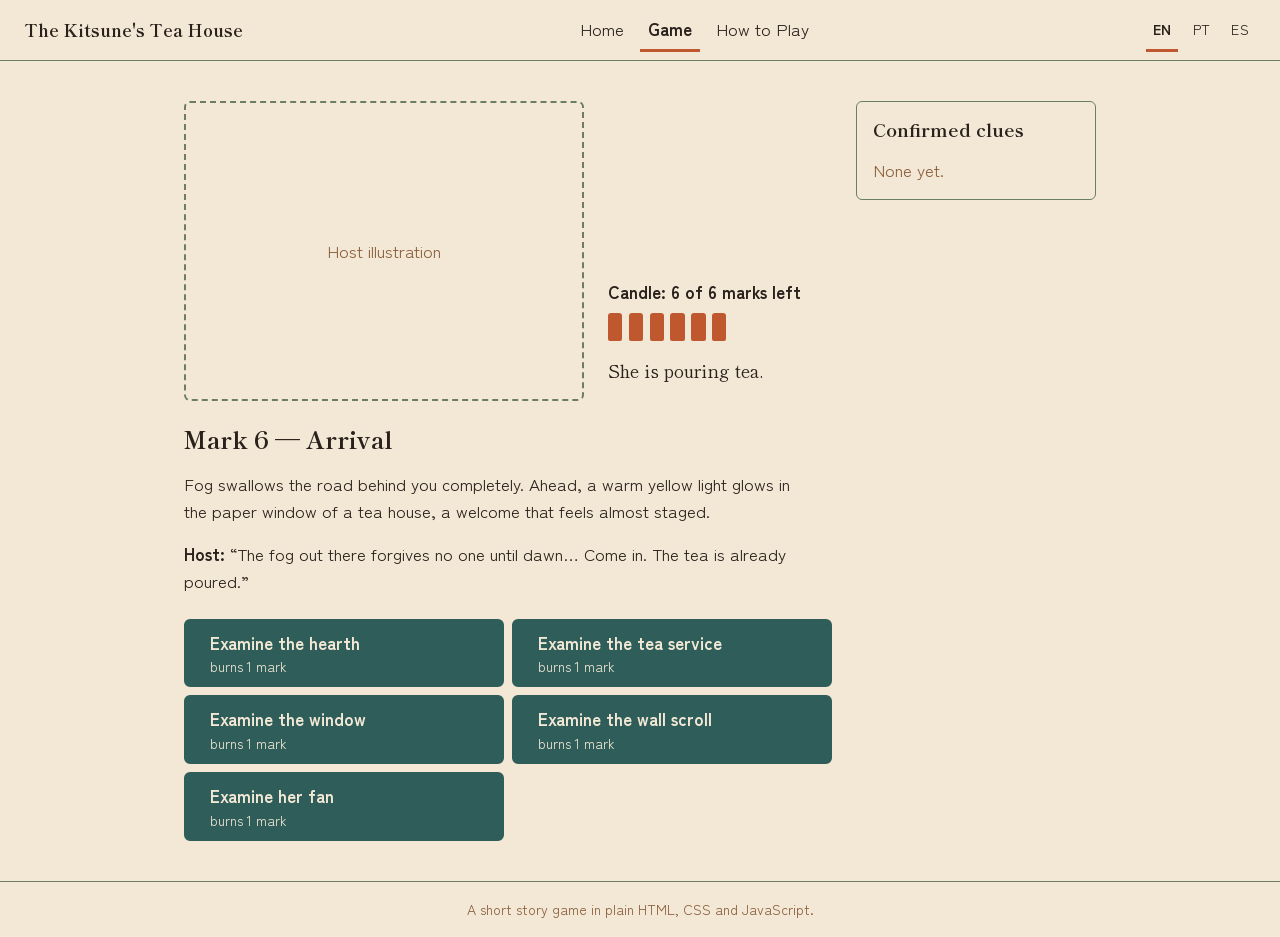
==== game.html @ 89b3813b "Add Portuguese and Spanish, with English as the standard version The text moves out of game.js into " ====
<!DOCTYPE html>
<html lang="en">
<head>
  <meta charset="UTF-8">
  <meta name="viewport" content="width=device-width, initial-scale=1">
  <title>Game — The Kitsune's Tea House</title>
  <link rel="icon" href="img/favicon.svg" type="image/svg+xml">
  <link rel="preconnect" href="https://fonts.googleapis.com">
  <link rel="preconnect" href="https://fonts.gstatic.com" crossorigin>
  <link rel="stylesheet" href="https://fonts.googleapis.com/css2?family=Shippori+Mincho:wght@500;700&family=Zen+Kaku+Gothic+New:wght@400;700&display=swap">
  <link rel="stylesheet" href="css/style.css">
  <!-- The words, then the language picker, then the game. defer keeps this order. -->
  <script src="js/text.js" defer></script>
  <script src="js/i18n.js" defer></script>
  <script src="js/game.js" defer></script>
</head>
<body data-page="game">
  <a class="skip-link" href="#main" data-t="pages.skip">Skip to content</a>

  <header class="site-header">
    <p class="site-title" data-t="pages.siteTitle">The Kitsune's Tea House</p>

    <nav data-t-label="pages.navMain" aria-label="Main">
      <ul class="nav">
        <li><a href="index.html" data-t="pages.navHome">Home</a></li>
        <li><a href="game.html" aria-current="page" data-t="pages.navGame">Game</a></li>
        <li><a href="how-to.html" data-t="pages.navHowTo">How to Play</a></li>
      </ul>
    </nav>

    <nav data-t-label="pages.navLanguage" aria-label="Language">
      <ul class="nav nav--lang">
        <li><a href="?lang=en" data-lang="en" lang="en" hreflang="en" aria-label="English">EN</a></li>
        <li><a href="?lang=pt" data-lang="pt" lang="pt" hreflang="pt" aria-label="Português">PT</a></li>
        <li><a href="?lang=es" data-lang="es" lang="es" hreflang="es" aria-label="Español">ES</a></li>
      </ul>
    </nav>
  </header>

  <main id="main" class="game">
    <section class="stage" aria-labelledby="scene-title">
      <div class="stage__top">
        <figure class="host">
          <!-- Host illustration goes here (img/host.png) -->
          <figcaption data-t="pages.gameHostImage">Host illustration</figcaption>
        </figure>

        <!-- Filled in by game.js; aria-live reads changes aloud -->
        <div class="status" aria-live="polite">
          <p class="status__label" id="candle-label">Candle: 6 of 6 marks left</p>
          <div class="candle" id="candle" aria-hidden="true"></div>
          <p class="suspicion" id="suspicion">She is pouring tea.</p>
        </div>
      </div>

      <!-- tabindex="-1" lets game.js move focus here after each choice -->
      <h1 class="scene-title" id="scene-title" tabindex="-1">Mark 6 — Arrival</h1>
      <div class="scene-text" id="scene-text">
        <noscript><p>This game needs JavaScript to play.</p></noscript>
      </div>

      <!-- Built by game.js from the current mark -->
      <div class="choices" id="choices" role="group" data-t-label="pages.gameChoices" aria-label="Choices"></div>
    </section>

    <aside class="clues" aria-labelledby="clues-title">
      <h2 id="clues-title" data-t="pages.gameClues">Confirmed clues</h2>
      <ul id="clues"></ul>
    </aside>
  </main>

  <footer class="site-footer">
    <p data-t="pages.footer">A short story game in plain HTML, CSS and JavaScript.</p>
  </footer>
</body>
</html>
---- css/style.css ----
/* ==========================================================
   The Kitsune's Tea House — styles shared by all three pages
   ========================================================== */

/* ---------- 1. Design tokens ---------- */
/* Draft palette pulled from the reference sheets — see DESIGN.md */
:root {
  --washi: #f2e8d5;     /* paper wall: page background */
  --sumi: #2a211c;      /* ink: body text */
  --tea: #8b5e3c;       /* wood and tea: muted text */
  --sage: #6b7f5e;      /* leaves: borders, quiet UI (never text) */
  --lacquer: #2f5d5a;   /* lacquer tray: buttons, links */
  --persimmon: #c0582f; /* lamplight: focus ring, candle (never text) */

  --font-display: "Shippori Mincho", "Yu Mincho", Georgia, serif;
  --font-body: "Zen Kaku Gothic New", "Segoe UI", system-ui, sans-serif;

  --space-1: 0.5rem;
  --space-2: 1rem;
  --space-3: 1.5rem;
  --space-4: 2.5rem;

  --radius: 6px;
  --tap: 44px;          /* smallest comfortable touch target */
  --measure: 38rem;     /* longest comfortable line of text */
}

/* ---------- 2. Base ---------- */
*,
*::before,
*::after {
  box-sizing: border-box;
}

body {
  margin: 0;
  min-height: 100vh;
  display: flex;
  flex-direction: column;
  background: var(--washi);
  color: var(--sumi);
  font-family: var(--font-body);
  font-size: 1.0625rem;
  line-height: 1.6;
}

h1,
h2,
h3 {
  margin: 0 0 var(--space-2);
  font-family: var(--font-display);
  font-weight: 700;
  line-height: 1.2;
}

p {
  margin: 0 0 var(--space-2);
}

a {
  color: var(--lacquer);
}

img {
  display: block;
  max-width: 100%;
}

/* Visible focus for keyboard players — never remove this */
:focus-visible {
  outline: 3px solid var(--persimmon);
  outline-offset: 3px;
}

.skip-link {
  position: absolute;
  top: -3rem;
  left: var(--space-2);
  z-index: 10;
  padding: var(--space-1) var(--space-2);
  background: var(--sumi);
  color: var(--washi);
}

.skip-link:focus {
  top: var(--space-1);
}

/* ---------- 3. Header and nav (same on every page) ---------- */
.site-header {
  display: flex;
  flex-wrap: wrap;
  align-items: center;
  justify-content: space-between;
  gap: var(--space-1) var(--space-3);
  padding: var(--space-1) var(--space-3);
  border-bottom: 1px solid var(--sage);
}

.site-title {
  margin: 0;
  font-family: var(--font-display);
  font-weight: 700;
}

.nav {
  display: flex;
  flex-wrap: wrap;
  gap: var(--space-1);
  margin: 0;
  padding: 0;
  list-style: none;
}

.nav a {
  display: inline-flex;
  align-items: center;
  min-height: var(--tap);
  padding: 0 var(--space-1);
  border-bottom: 3px solid transparent;
  color: var(--sumi);
  text-decoration: none;
}

.nav a:hover {
  border-bottom-color: var(--sage);
}

/* Current page: bold + underline, not colour alone */
.nav a[aria-current="page"] {
  font-weight: 700;
  border-bottom-color: var(--persimmon);
}

/* Language switcher: the same nav, in short codes */
.nav--lang a {
  padding: 0 0.4rem;
  font-size: 0.9rem;
  letter-spacing: 0.04em;
}

/* Current language: bold + underline, like the current page */
.nav--lang a[aria-current="true"] {
  font-weight: 700;
  border-bottom-color: var(--persimmon);
}

/* ---------- 4. Page layout ---------- */
main {
  flex: 1;
  width: 100%;
  max-width: 60rem;
  margin: 0 auto;
  padding: var(--space-4) var(--space-3);
}

.site-footer {
  padding: var(--space-2) var(--space-3);
  border-top: 1px solid var(--sage);
  color: var(--tea);
  font-size: 0.875rem;
  text-align: center;
}

.site-footer p {
  margin: 0;
}

.actions {
  display: flex;
  flex-wrap: wrap;
  gap: var(--space-2);
  margin-top: var(--space-3);
}

/* ---------- 5. Buttons ---------- */
.btn {
  display: inline-flex;
  align-items: center;
  justify-content: center;
  min-height: var(--tap);
  padding: var(--space-1) var(--space-3);
  border: 2px solid var(--lacquer);
  border-radius: var(--radius);
  background: var(--lacquer);
  color: var(--washi);
  font: inherit;
  font-weight: 700;
  text-decoration: none;
  cursor: pointer;
}

.btn:hover {
  border-color: var(--sumi);
  background: var(--sumi);
}

.btn--quiet {
  background: transparent;
  color: var(--lacquer);
}

.btn--quiet:hover {
  border-color: var(--lacquer);
  background: var(--lacquer);
  color: var(--washi);
}

/* ---------- 6. Home ---------- */
.page--home {
  text-align: center;
}

.title {
  font-size: clamp(2.25rem, 7vw, 4rem);
}

.pitch {
  max-width: var(--measure);
  margin-inline: auto;
  font-size: 1.2rem;
}

.page--home .actions {
  justify-content: center;
}

/* ---------- 7. How to Play ---------- */
.page--prose {
  max-width: calc(var(--measure) + 2 * var(--space-3));
}

.page--prose h2 {
  margin-top: var(--space-4);
  font-size: 1.35rem;
}

kbd {
  padding: 0 0.3em;
  border: 1px solid var(--tea);
  border-radius: 4px;
  font-family: inherit;
  font-size: 0.9em;
}

/* ---------- 8. Game screen ---------- */
/* Phone: one column. Wider screens: clues move to a side column. */
.game {
  display: grid;
  gap: var(--space-3);
}

@media (min-width: 48rem) {
  .game {
    grid-template-columns: 1fr 15rem;
    align-items: start;
  }
}

/* Host illustration on the left, candle + suspicion beside it */
.stage__top {
  display: flex;
  flex-wrap: wrap;
  align-items: flex-end;
  gap: var(--space-3);
  margin-bottom: var(--space-3);
}

.host {
  flex: 1 1 16rem;
  display: grid;
  place-items: center;
  aspect-ratio: 4 / 3;
  margin: 0;
  border: 2px dashed var(--sage);
  border-radius: var(--radius);
  color: var(--tea);
}

.status {
  flex: 0 1 14rem;
}

.status__label {
  margin-bottom: var(--space-1);
  font-weight: 700;
}

.candle {
  display: flex;
  align-items: flex-end;
  gap: 0.4rem;
  height: 1.75rem;
  margin-bottom: var(--space-2);
}

.mark {
  width: 0.9rem;
  height: 1.75rem;
  border: 2px solid var(--tea);
  border-radius: 3px 3px 2px 2px;
}

/* Lit marks are full and filled; burnt ones are hollow stubs.
   The shape changes, so it reads without colour. */
.mark--lit {
  border-color: var(--persimmon);
  background: var(--persimmon);
}

.mark--burnt {
  height: 0.75rem;
}

.suspicion {
  font-family: var(--font-display);
  font-size: 1.1rem;
}

.scene-title {
  font-size: 1.5rem;
}

.scene-text {
  max-width: var(--measure);
}

.choices {
  display: grid;
  gap: var(--space-1);
  margin-top: var(--space-3);
}

@media (min-width: 36rem) {
  .choices {
    grid-template-columns: repeat(2, 1fr);
  }
}

/* Choice buttons stack their label and, below it, what the choice costs */
.choices .btn {
  flex-direction: column;
  align-items: flex-start;
  text-align: left;
}

.choice__note {
  font-size: 0.85rem;
  font-weight: 400;
}

.clues {
  padding: var(--space-2);
  border: 1px solid var(--sage);
  border-radius: var(--radius);
}

.clues h2 {
  font-size: 1.15rem;
}

.clues ul {
  margin: 0;
  padding: 0;
  list-style: none;
}

.clues li + li {
  margin-top: var(--space-1);
}

.clues__empty {
  color: var(--tea);
}
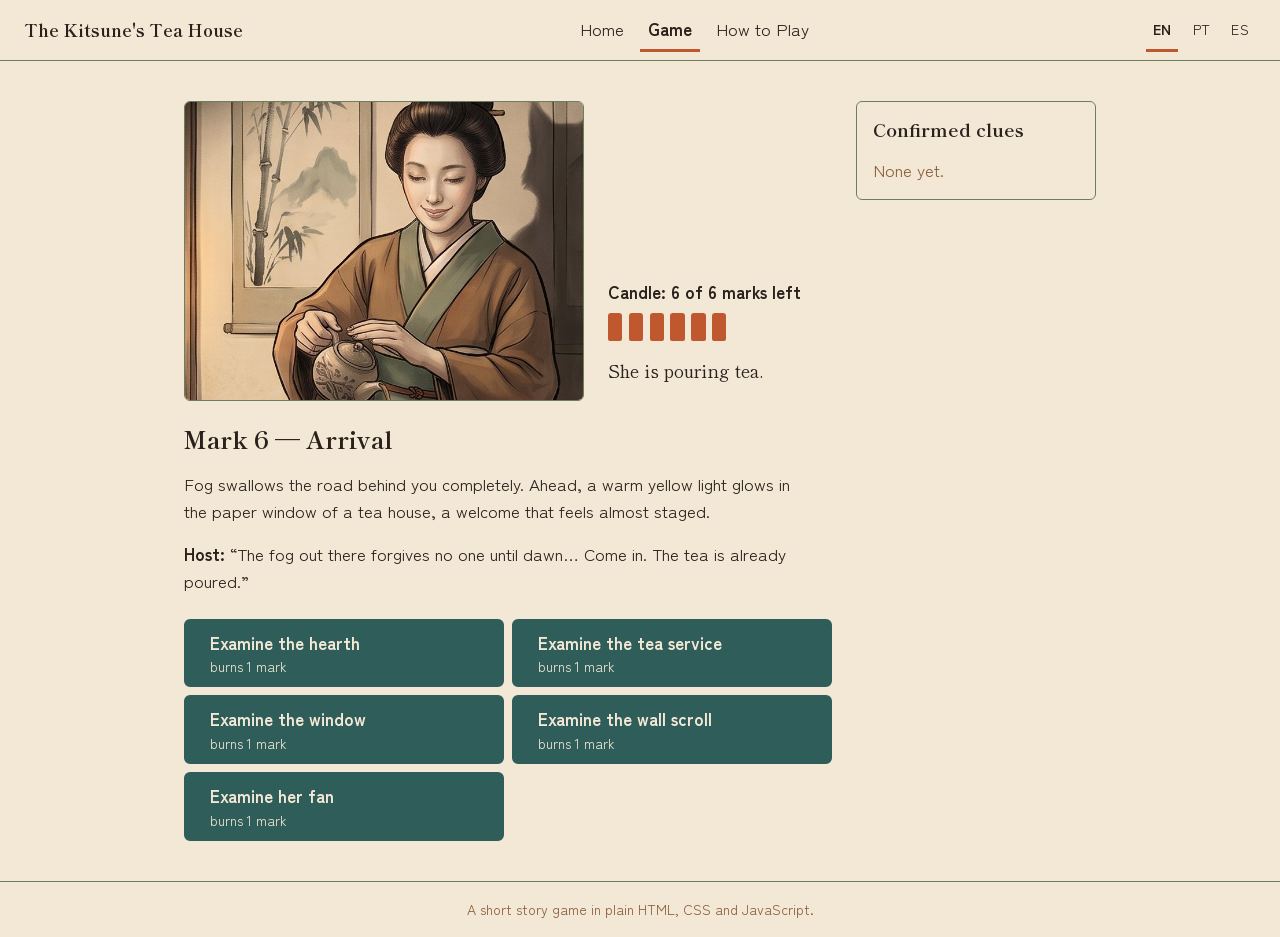
==== commit ecbbd92e: "Show the host, and change her portrait as the night turns The picture slot was a dashed placeholder " ====
--- a/game.html
+++ b/game.html
@@ -40,9 +40,11 @@
   <main id="main" class="game">
     <section class="stage" aria-labelledby="scene-title">
       <div class="stage__top">
-        <figure class="host">
-          <!-- Host illustration goes here (img/host.png) -->
-          <figcaption data-t="pages.gameHostImage">Host illustration</figcaption>
+        <!-- game.js swaps the portrait and its alt text; until the art exists
+             it keeps the placeholder caption instead -->
+        <figure class="host" id="host">
+          <img id="host-image" alt="" hidden>
+          <figcaption id="host-caption" data-t="pages.gameHostImage">Host illustration</figcaption>
         </figure>
 
         <!-- Filled in by game.js; aria-live reads changes aloud -->
--- a/css/style.css
+++ b/css/style.css
@@ -266,6 +266,7 @@
   margin-bottom: var(--space-3);
 }
 
+/* Empty: a dashed box holding the caption. Filled: the portrait itself. */
 .host {
   flex: 1 1 16rem;
   display: grid;
@@ -275,6 +276,17 @@
   border: 2px dashed var(--sage);
   border-radius: var(--radius);
   color: var(--tea);
+  overflow: hidden;
+}
+
+.host--filled {
+  border: 1px solid var(--sage);
+}
+
+.host img {
+  width: 100%;
+  height: 100%;
+  object-fit: cover;
 }
 
 .status {
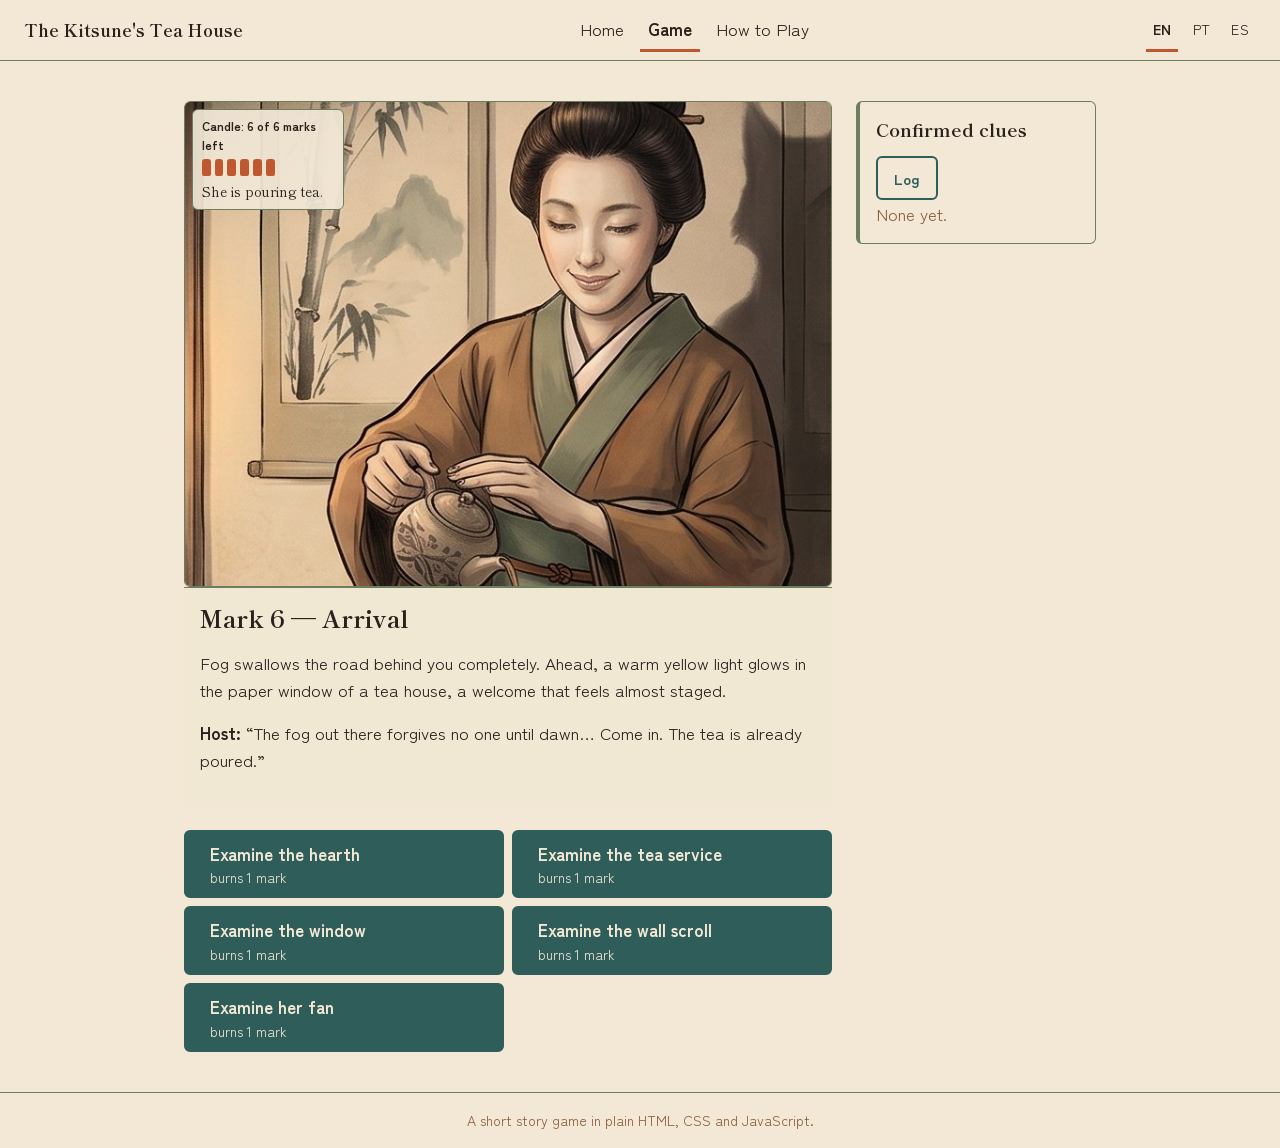
==== commit 368b5812: "Rebuild the game screen as a visual novel stage The game screen now follows the genre it belongs to:" ====
--- a/game.html
+++ b/game.html
@@ -39,7 +39,8 @@
 
   <main id="main" class="game">
     <section class="stage" aria-labelledby="scene-title">
-      <div class="stage__top">
+      <!-- The scene: the portrait, with the candle and the dialogue over it -->
+      <div class="stage__scene">
         <!-- game.js swaps the portrait and its alt text; until the art exists
              it keeps the placeholder caption instead -->
         <figure class="host" id="host">
@@ -48,17 +49,19 @@
         </figure>
 
         <!-- Filled in by game.js; aria-live reads changes aloud -->
-        <div class="status" aria-live="polite">
+        <div class="hud" aria-live="polite">
           <p class="status__label" id="candle-label">Candle: 6 of 6 marks left</p>
           <div class="candle" id="candle" aria-hidden="true"></div>
           <p class="suspicion" id="suspicion">She is pouring tea.</p>
         </div>
-      </div>
 
-      <!-- tabindex="-1" lets game.js move focus here after each choice -->
-      <h1 class="scene-title" id="scene-title" tabindex="-1">Mark 6 — Arrival</h1>
-      <div class="scene-text" id="scene-text">
-        <noscript><p>This game needs JavaScript to play.</p></noscript>
+        <div class="dialogue">
+          <!-- tabindex="-1" lets game.js move focus here after each choice -->
+          <h1 class="scene-title" id="scene-title" tabindex="-1">Mark 6 — Arrival</h1>
+          <div class="scene-text" id="scene-text">
+            <noscript><p>This game needs JavaScript to play.</p></noscript>
+          </div>
+        </div>
       </div>
 
       <!-- Built by game.js from the current mark -->
@@ -66,9 +69,19 @@
     </section>
 
     <aside class="clues" aria-labelledby="clues-title">
-      <h2 id="clues-title" data-t="pages.gameClues">Confirmed clues</h2>
+      <div class="clues__head">
+        <h2 id="clues-title" data-t="pages.gameClues">Confirmed clues</h2>
+        <button class="btn btn--quiet btn--small" type="button" id="log-button" data-t="pages.gameLog">Log</button>
+      </div>
       <ul id="clues"></ul>
     </aside>
+
+    <!-- <dialog> gives Esc to close and keeps focus inside, with no library -->
+    <dialog class="log" id="log-dialog" aria-labelledby="log-title">
+      <h2 id="log-title" data-t="pages.gameLogTitle">What has happened</h2>
+      <div class="log__entries" id="log-entries"></div>
+      <button class="btn" type="button" id="log-close" data-t="pages.gameLogClose">Close</button>
+    </dialog>
   </main>
 
   <footer class="site-footer">
--- a/css/style.css
+++ b/css/style.css
@@ -257,18 +257,16 @@
   }
 }
 
-/* Host illustration on the left, candle + suspicion beside it */
-.stage__top {
-  display: flex;
-  flex-wrap: wrap;
-  align-items: flex-end;
-  gap: var(--space-3);
+/* The scene box holds the portrait, with the candle and the dialogue over it */
+.stage__scene {
+  position: relative;
   margin-bottom: var(--space-3);
+  border-radius: var(--radius);
+  overflow: hidden;
 }
 
 /* Empty: a dashed box holding the caption. Filled: the portrait itself. */
 .host {
-  flex: 1 1 16rem;
   display: grid;
   place-items: center;
   aspect-ratio: 4 / 3;
@@ -289,13 +287,71 @@
   object-fit: cover;
 }
 
-.status {
-  flex: 0 1 14rem;
+/* The candle and her suspicion sit over the art, on their own paper patch so
+   the text keeps its contrast whatever the picture is doing underneath.
+   It stays on the art at every size, corner-pinned and narrow: there it costs
+   no vertical space, and vertical space is the thing a phone has least of. */
+/* Pinned to the left: the host sits on the right of all three portraits, and on
+   a real phone a right-hand box lands on her face. The bamboo can take it. */
+.hud {
+  position: absolute;
+  top: var(--space-1);
+  left: var(--space-1);
+  max-width: 9.5rem;
+  padding: 0.35rem 0.55rem;
+  border: 1px solid var(--sage);
+  border-radius: var(--radius);
+  background: rgba(242, 232, 213, 0.93);
 }
 
 .status__label {
   margin-bottom: var(--space-1);
   font-weight: 700;
+}
+
+/* Small enough to sit over the art without covering her */
+.hud .status__label {
+  margin: 0;
+  font-size: 0.75rem;
+}
+
+.hud .candle {
+  height: 1.1rem;
+  gap: 0.25rem;
+  margin: 0.3rem 0;
+}
+
+.hud .mark {
+  width: 0.55rem;
+  height: 1.1rem;
+}
+
+.hud .mark--burnt {
+  height: 0.5rem;
+}
+
+.hud .suspicion {
+  margin: 0;
+  font-size: 0.85rem;
+}
+
+/* The dialogue always sits under the picture and never over it, at every size.
+   The illustration is the reason the scene exists; covering it to save the
+   reader a scroll was the wrong trade. One rule, no media query needed. */
+.dialogue {
+  padding: var(--space-2);
+  border-top: 1px solid var(--sage);
+  background: rgba(242, 232, 213, 0.94);
+}
+
+@media (min-width: 36rem) {
+  /* The portraits' own 4:3, so `cover` has nothing to crop and the whole
+     illustration shows. This was 3:2 while the dialogue floated on top — a crop
+     paid to keep the box clear of her face. With the text below the art that
+     crop buys nothing, so it goes back. */
+  .host {
+    aspect-ratio: 4 / 3;
+  }
 }
 
 .candle {
@@ -361,14 +417,93 @@
   font-weight: 400;
 }
 
+/* ---------- 8b. Phones and short screens ----------
+   The picture stays big, the whole scene is readable without scrolling inside
+   a box, and the page scrolls to reach the choices. */
+
+@media (max-width: 35.999rem) {
+  /* Here the height is what has to be defended, not the ratio: a fixed slice of
+     the screen keeps the host visible above the words on any phone. */
+  .host {
+    aspect-ratio: auto;
+    height: 45vh;
+    height: 45dvh;
+  }
+}
+
+/* Landscape phones: almost no height, so the picture gives way and the
+   notebook stops stealing width from the stage. The art keeps under half the
+   screen, or the text starts below the fold and the page runs to three screens. */
+@media (max-height: 30rem) {
+  .game {
+    grid-template-columns: 1fr;
+  }
+
+  .host {
+    aspect-ratio: auto;
+    height: 45vh;
+    height: 45dvh;
+  }
+}
+
+/* The clue panel reads as the detective's notebook */
 .clues {
   padding: var(--space-2);
   border: 1px solid var(--sage);
+  border-left: 4px solid var(--sage);
   border-radius: var(--radius);
 }
 
+.clues__head {
+  display: flex;
+  flex-wrap: wrap;
+  align-items: center;
+  justify-content: space-between;
+  gap: var(--space-1);
+}
+
 .clues h2 {
+  margin-bottom: var(--space-1);
   font-size: 1.15rem;
+}
+
+.btn--small {
+  min-height: var(--tap);
+  padding: 0 var(--space-2);
+  font-size: 0.9rem;
+}
+
+/* The history panel: everything that has been shown, in order */
+.log {
+  width: min(42rem, calc(100% - 2rem));
+  max-height: 80vh;
+  padding: var(--space-3);
+  border: 1px solid var(--sage);
+  border-radius: var(--radius);
+  background: var(--washi);
+  color: var(--sumi);
+}
+
+.log::backdrop {
+  background: rgba(42, 33, 28, 0.55);
+}
+
+.log__entries {
+  max-height: 60vh;
+  margin-bottom: var(--space-2);
+  overflow-y: auto;
+}
+
+.log__entry + .log__entry {
+  margin-top: var(--space-2);
+  padding-top: var(--space-2);
+  border-top: 1px solid var(--sage);
+}
+
+.log__entry h3 {
+  margin-bottom: var(--space-1);
+  font-size: 1rem;
+  color: var(--tea);
 }
 
 .clues ul {
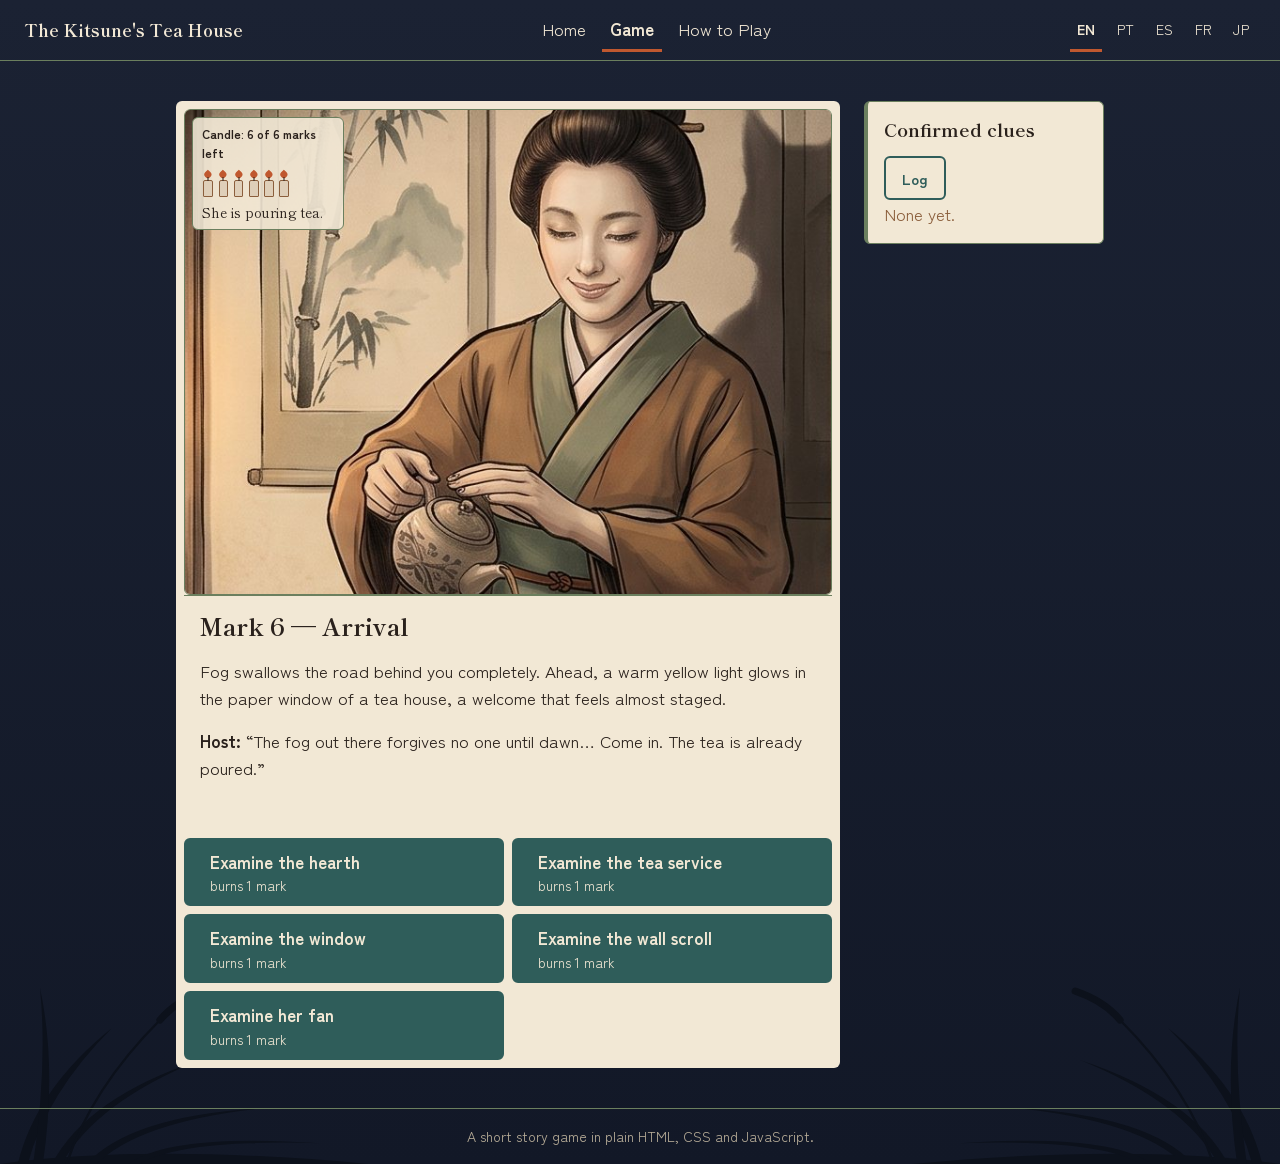
==== commit 434c36cc: "Add French and Japanese The game now runs in five languages. French and Japanese are full translatio" ====
--- a/game.html
+++ b/game.html
@@ -33,6 +33,8 @@
         <li><a href="?lang=en" data-lang="en" lang="en" hreflang="en" aria-label="English">EN</a></li>
         <li><a href="?lang=pt" data-lang="pt" lang="pt" hreflang="pt" aria-label="Português">PT</a></li>
         <li><a href="?lang=es" data-lang="es" lang="es" hreflang="es" aria-label="Español">ES</a></li>
+        <li><a href="?lang=fr" data-lang="fr" lang="fr" hreflang="fr" aria-label="Français">FR</a></li>
+        <li><a href="?lang=ja" data-lang="ja" lang="ja" hreflang="ja" aria-label="日本語">JP</a></li>
       </ul>
     </nav>
   </header>
--- a/css/style.css
+++ b/css/style.css
@@ -3,14 +3,24 @@
    ========================================================== */
 
 /* ---------- 1. Design tokens ---------- */
-/* Draft palette pulled from the reference sheets — see DESIGN.md */
+/* The house is paper and the world outside is night — see DESIGN.md */
 :root {
-  --washi: #f2e8d5;     /* paper wall: page background */
-  --sumi: #2a211c;      /* ink: body text */
-  --tea: #8b5e3c;       /* wood and tea: muted text */
-  --sage: #6b7f5e;      /* leaves: borders, quiet UI (never text) */
-  --lacquer: #2f5d5a;   /* lacquer tray: buttons, links */
-  --persimmon: #c0582f; /* lamplight: focus ring, candle (never text) */
+  color-scheme: dark;    /* scrollbars match the night around the page */
+
+  --washi: #f2e8d5;      /* paper: every surface you read on */
+  --sumi: #2a211c;       /* ink: text on paper */
+  --tea: #8b5e3c;        /* wood and tea: muted text on paper */
+  --sage: #6b7f5e;       /* leaves: borders, quiet UI (never text) */
+  --lacquer: #2f5d5a;    /* lacquer tray: buttons, links — on paper only */
+  --persimmon: #c0582f;  /* lamplight: focus ring, candle (never text) */
+
+  --night: #1b2233;      /* the sky over the tea house: page background */
+  --night-deep: #121827; /* where the night meets the ground */
+  --moon: #efe2c2;       /* moonlight: art only (never text) */
+  --mist: #b8ad98;       /* muted text on the night */
+
+  /* Washi, 90% opaque: paper laid over a picture (the HUD, the cover's buttons) */
+  --washi-veil: color-mix(in srgb, var(--washi) 90%, transparent);
 
   --font-display: "Shippori Mincho", "Yu Mincho", Georgia, serif;
   --font-body: "Zen Kaku Gothic New", "Segoe UI", system-ui, sans-serif;
@@ -37,11 +47,27 @@
   min-height: 100vh;
   display: flex;
   flex-direction: column;
-  background: var(--washi);
-  color: var(--sumi);
+  /* Susuki grass along the bottom edge, over a night that darkens toward the
+     ground. The grass is darker than the sky, so text over it gains contrast. */
+  background:
+    url("../img/susuki.svg") center bottom / max(100%, 48rem) auto no-repeat,
+    linear-gradient(var(--night), var(--night-deep)) var(--night);
+  color: var(--washi);
   font-family: var(--font-body);
   font-size: 1.0625rem;
   line-height: 1.6;
+}
+
+/* Wide screens leave empty night either side of the page, and the moon hangs
+   there, where nothing you read or press ever sits on its glow. The home page
+   skips it: its picture has a moon of its own. */
+@media (min-width: 90rem) {
+  body:not([data-page="home"]) {
+    background:
+      url("../img/susuki.svg") center bottom / max(100%, 48rem) auto no-repeat,
+      radial-gradient(circle at 8rem 13rem, var(--moon) 0 2.75rem, color-mix(in srgb, var(--moon) 12%, transparent) 2.9rem, transparent 8rem),
+      linear-gradient(var(--night), var(--night-deep)) var(--night);
+  }
 }
 
 h1,
@@ -66,6 +92,14 @@
   max-width: 100%;
 }
 
+/* Japanese reads with more air between lines, and never starts a line with
+   closing punctuation. Set on body only, so headings keep their own spacing;
+   the fonts above already carry every Japanese glyph. */
+html:lang(ja) body {
+  line-height: 1.85;
+  line-break: strict;
+}
+
 /* Visible focus for keyboard players — never remove this */
 :focus-visible {
   outline: 3px solid var(--persimmon);
@@ -78,6 +112,7 @@
   left: var(--space-2);
   z-index: 10;
   padding: var(--space-1) var(--space-2);
+  border: 2px solid var(--washi);
   background: var(--sumi);
   color: var(--washi);
 }
@@ -118,7 +153,7 @@
   min-height: var(--tap);
   padding: 0 var(--space-1);
   border-bottom: 3px solid transparent;
-  color: var(--sumi);
+  color: var(--washi);
   text-decoration: none;
 }
 
@@ -155,9 +190,10 @@
 }
 
 .site-footer {
+  margin-top: auto;      /* stays at the bottom when the page is short */
   padding: var(--space-2) var(--space-3);
   border-top: 1px solid var(--sage);
-  color: var(--tea);
+  color: var(--mist);
   font-size: 0.875rem;
   text-align: center;
 }
@@ -208,11 +244,52 @@
 
 /* ---------- 6. Home ---------- */
 .page--home {
+  padding-block: var(--space-3);
   text-align: center;
 }
 
-.title {
-  font-size: clamp(2.25rem, 7vw, 4rem);
+/* The cover: the illustration, with the real title set in its empty cartouche
+   and, when there's room, the real buttons laid on its floor. Every position is
+   a percentage of the picture, so nothing drifts as it scales, and the type is
+   sized in cqw — 1% of the cover's own width. The height cap keeps the whole
+   print on a laptop screen; the 20rem floor keeps it usable on a phone lying on
+   its side. 0.7467 is the picture's width divided by its height. */
+.cover {
+  position: relative;
+  container-type: inline-size;
+  width: min(100%, 40rem, max(20rem, calc((100vh - 9rem) * 0.7467)));
+  margin: 0 auto var(--space-3);
+}
+
+/* The picture and its title share a box exactly the size of the picture, so the
+   title's percentages always measure the picture — even on a phone, where the
+   buttons drop below it and make the cover taller */
+.cover__print {
+  position: relative;
+}
+
+/* The picture came on a white ground. A mask cut along the torn paper edge
+   (img/home-cover-mask.png) removes it, so the deckle sits straight on the night. */
+.cover__art {
+  width: 100%;
+  height: auto;
+  -webkit-mask: url("../img/home-cover-mask.png") center / 100% 100% no-repeat;
+  mask: url("../img/home-cover-mask.png") center / 100% 100% no-repeat;
+}
+
+/* Inside the cartouche's inner rule, measured on the picture's pixels:
+   27.9% to 72% across, 9.5% to 25% down */
+.cover__title {
+  position: absolute;
+  inset: 9.5% 28% 75% 28%;
+  display: grid;
+  place-items: center;
+  margin: 0;
+  padding-inline: 1.5cqw;
+  color: var(--sumi);
+  font-size: 5.5cqw;
+  line-height: 1.15;
+  text-wrap: balance;
 }
 
 .pitch {
@@ -225,9 +302,90 @@
   justify-content: center;
 }
 
+/* Below the cover — on a phone, or wherever the cover is too small to carry
+   them — the buttons sit on the night, so they are made of paper: lacquer on
+   indigo is 2.1:1 and would vanish. A washi lantern for the way in, a washi
+   outline for the rules. */
+.page--home .btn {
+  border-color: var(--washi);
+  background: var(--washi);
+  color: var(--sumi);
+}
+
+.page--home .btn--quiet {
+  background: transparent;
+  color: var(--washi);
+}
+
+.page--home .btn:hover {
+  background: transparent;
+  color: var(--washi);
+}
+
+.page--home .btn--quiet:hover {
+  background: var(--washi);
+  color: var(--sumi);
+}
+
+/* Once the cover is at least 28rem wide, the buttons move onto the picture: the
+   veranda and tatami left of the host, 65% to 92% down and 10% to 45% across,
+   clear of her sleeve. Bare tatami gives ink only about 4.4:1, so each button
+   sits on a slip of washi; the red stroke under the way in is the one from the
+   reference print. The focus ring turns to ink, because persimmon on the tatami
+   falls under 3:1. */
+@container (min-width: 28rem) {
+  .cover__actions {
+    position: absolute;
+    top: 65%;
+    bottom: 8%;
+    left: 10%;
+    width: 35%;
+    flex-direction: column;
+    flex-wrap: nowrap;
+    justify-content: center;
+    gap: 0.4rem;
+    margin: 0;
+  }
+
+  .cover__actions .btn {
+    padding: 0.35rem 0.6rem;
+    border: 0;
+    border-bottom: 1px solid var(--sumi);
+    border-radius: 2px;
+    background: var(--washi-veil);
+    color: var(--sumi);
+    font-family: var(--font-display);
+    font-size: clamp(0.85rem, 2.9cqw, 1.25rem);
+    line-height: 1.3;
+    text-wrap: balance;
+  }
+
+  .cover__actions .btn:hover {
+    background: var(--washi);
+    color: var(--sumi);
+    text-decoration: underline;
+  }
+
+  .cover__actions .btn:first-child {
+    border-bottom: 3px solid var(--persimmon);
+  }
+
+  .cover__actions .btn:focus-visible {
+    outline-color: var(--sumi);
+  }
+}
+
 /* ---------- 7. How to Play ---------- */
+/* The rules are read on a sheet of paper laid on the night */
 .page--prose {
-  max-width: calc(var(--measure) + 2 * var(--space-3));
+  flex: none;
+  width: min(calc(100% - 2 * var(--space-2)), calc(var(--measure) + 2 * var(--space-3)));
+  margin-block: var(--space-3);
+  border-radius: var(--radius);
+  background: var(--washi);
+  color: var(--sumi);
+  color-scheme: light;
+  box-shadow: 0 1rem 2.5rem rgba(0, 0, 0, 0.45);
 }
 
 .page--prose h2 {
@@ -257,7 +415,28 @@
   }
 }
 
-/* The scene box holds the portrait, with the candle and the dialogue over it */
+/* The house is paper: the stage and the notebook are sheets of washi on the
+   night, so every word in the game keeps the contrast it was checked at */
+.stage,
+.clues {
+  border-radius: var(--radius);
+  background: var(--washi);
+  color: var(--sumi);
+  color-scheme: light;
+}
+
+/* The paper margin is paid for by the page's own padding, never by the art:
+   16px of night plus 8px of paper is the 24px the page always had, so the
+   portrait keeps exactly the width it had before the stage became paper. */
+.game {
+  padding-inline: var(--space-2);
+}
+
+.stage {
+  padding: var(--space-1);
+}
+
+/* The scene box holds the portrait, with the candle over it and the dialogue under it */
 .stage__scene {
   position: relative;
   margin-bottom: var(--space-3);
@@ -301,7 +480,7 @@
   padding: 0.35rem 0.55rem;
   border: 1px solid var(--sage);
   border-radius: var(--radius);
-  background: rgba(242, 232, 213, 0.93);
+  background: var(--washi-veil);
 }
 
 .status__label {
@@ -313,21 +492,6 @@
 .hud .status__label {
   margin: 0;
   font-size: 0.75rem;
-}
-
-.hud .candle {
-  height: 1.1rem;
-  gap: 0.25rem;
-  margin: 0.3rem 0;
-}
-
-.hud .mark {
-  width: 0.55rem;
-  height: 1.1rem;
-}
-
-.hud .mark--burnt {
-  height: 0.5rem;
 }
 
 .hud .suspicion {
@@ -341,7 +505,6 @@
 .dialogue {
   padding: var(--space-2);
   border-top: 1px solid var(--sage);
-  background: rgba(242, 232, 213, 0.94);
 }
 
 @media (min-width: 36rem) {
@@ -354,30 +517,70 @@
   }
 }
 
+/* The candle's six marks, drawn as six small candles. A lit one stands at full
+   height with a flame; a burnt one is a low stub with a curl of smoke. The
+   shape changes, not only the colour, and the label above gives the number in
+   words. Pure CSS on the two classes game.js already sets, so no images. */
 .candle {
   display: flex;
   align-items: flex-end;
-  gap: 0.4rem;
-  height: 1.75rem;
-  margin-bottom: var(--space-2);
-}
-
+  gap: 0.35rem;
+  height: 1.9rem;
+  margin: 0.3rem 0;
+  padding-left: 0.1rem;
+}
+
+/* The wax: a little tea in the paper colour, so the candle has a body */
 .mark {
-  width: 0.9rem;
-  height: 1.75rem;
-  border: 2px solid var(--tea);
-  border-radius: 3px 3px 2px 2px;
-}
-
-/* Lit marks are full and filled; burnt ones are hollow stubs.
-   The shape changes, so it reads without colour. */
-.mark--lit {
-  border-color: var(--persimmon);
+  position: relative;
+  flex: none;
+  width: 0.6rem;
+  height: 1.1rem;
+  border: 1px solid var(--tea);
+  border-radius: 2px 2px 1px 1px;
+  background: color-mix(in srgb, var(--tea) 18%, var(--washi));
+}
+
+/* The wick, joining the wax to the flame */
+.mark--lit::after {
+  content: "";
+  position: absolute;
+  bottom: 100%;
+  left: 50%;
+  width: 1px;
+  height: 0.22rem;
+  background: var(--sumi);
+  transform: translateX(-50%);
+}
+
+/* The flame: a square with one sharp corner, turned so the point faces up
+   and sits on the wick */
+.mark--lit::before {
+  content: "";
+  position: absolute;
+  bottom: calc(100% + 0.15rem);
+  left: 50%;
+  width: 0.45rem;
+  height: 0.45rem;
+  border-radius: 50% 0 50% 50%;
   background: var(--persimmon);
-}
-
+  transform: translateX(-50%) rotate(-45deg);
+}
+
+/* Burnt down: a stub, with a curl of smoke where the flame was */
 .mark--burnt {
-  height: 0.75rem;
+  height: 0.45rem;
+}
+
+.mark--burnt::before {
+  content: "";
+  position: absolute;
+  bottom: calc(100% + 0.1rem);
+  left: 0.15rem;
+  width: 0.3rem;
+  height: 0.65rem;
+  border-left: 1.5px solid var(--sage);
+  border-radius: 60% 0 0 60% / 50% 0 0 50%;
 }
 
 .suspicion {
@@ -482,10 +685,11 @@
   border-radius: var(--radius);
   background: var(--washi);
   color: var(--sumi);
+  color-scheme: light;
 }
 
 .log::backdrop {
-  background: rgba(42, 33, 28, 0.55);
+  background: color-mix(in srgb, var(--sumi) 55%, transparent);
 }
 
 .log__entries {
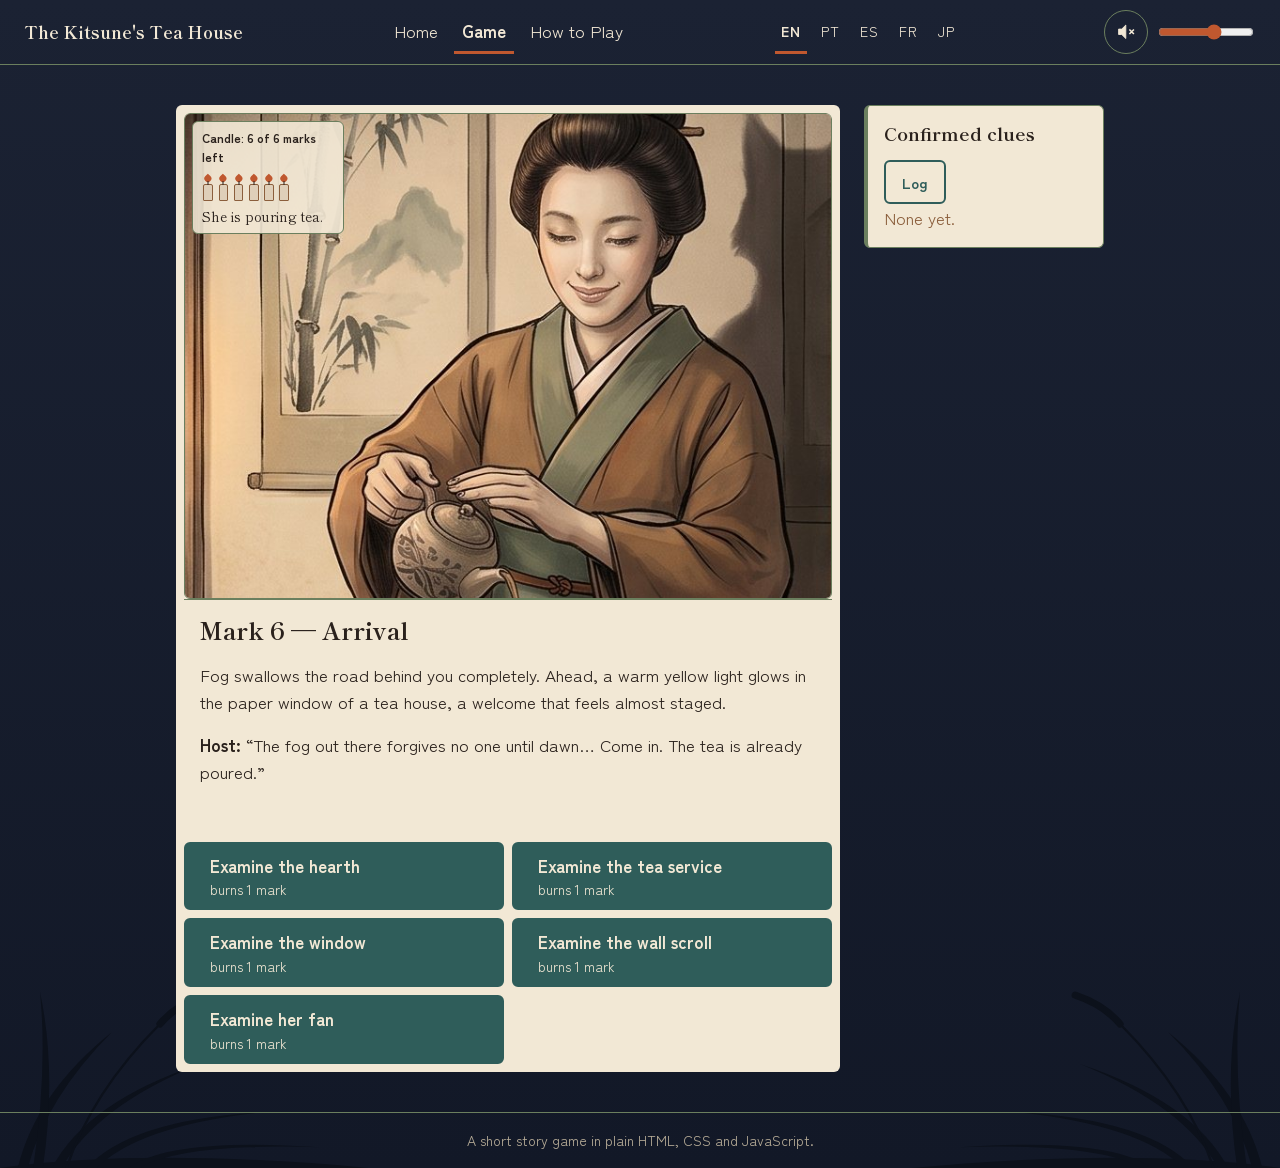
==== commit 348fb291: "Add music, one loop per moment, off until you turn it on Five loops, chosen by the same state that c" ====
--- a/game.html
+++ b/game.html
@@ -12,6 +12,7 @@
   <!-- The words, then the language picker, then the game. defer keeps this order. -->
   <script src="js/text.js" defer></script>
   <script src="js/i18n.js" defer></script>
+  <script src="js/audio.js" defer></script>
   <script src="js/game.js" defer></script>
 </head>
 <body data-page="game">
--- a/css/style.css
+++ b/css/style.css
@@ -178,6 +178,65 @@
 .nav--lang a[aria-current="true"] {
   font-weight: 700;
   border-bottom-color: var(--persimmon);
+}
+
+/* The music control: a round button that changes shape, not colour, plus a
+   volume slider. Both are 44px tall so they can be hit with a thumb. */
+.sound {
+  display: flex;
+  align-items: center;
+  gap: var(--space-1);
+}
+
+.sound__toggle {
+  display: inline-flex;
+  align-items: center;
+  justify-content: center;
+  width: 2.75rem;
+  height: 2.75rem;
+  padding: 0;
+  border: 1px solid var(--sage);
+  border-radius: 50%;
+  background: transparent;
+  color: inherit;
+  cursor: pointer;
+}
+
+.sound__toggle svg {
+  width: 1.35rem;
+  height: 1.35rem;
+  fill: currentColor;
+  stroke: currentColor;
+}
+
+/* Playing: the ring closes in persimmon as well, but the crossed-out speaker
+   is what actually says which state it is in. */
+.sound__toggle--on {
+  border-color: var(--persimmon);
+}
+
+.sound__volume {
+  width: 6rem;
+  height: 2.75rem;
+  accent-color: var(--persimmon);
+  cursor: pointer;
+}
+
+/* On a phone the control takes a line of its own under the language switcher,
+   and the slider grows to fill it — easier to hit with a thumb than the fixed
+   6rem it has on a wide screen. */
+@media (max-width: 30rem) {
+  .sound {
+    flex: 1 1 auto;
+    justify-content: flex-end;
+    min-width: 0;
+  }
+
+  .sound__volume {
+    flex: 1 1 3rem;
+    width: auto;
+    max-width: 8rem;
+  }
 }
 
 /* ---------- 4. Page layout ---------- */
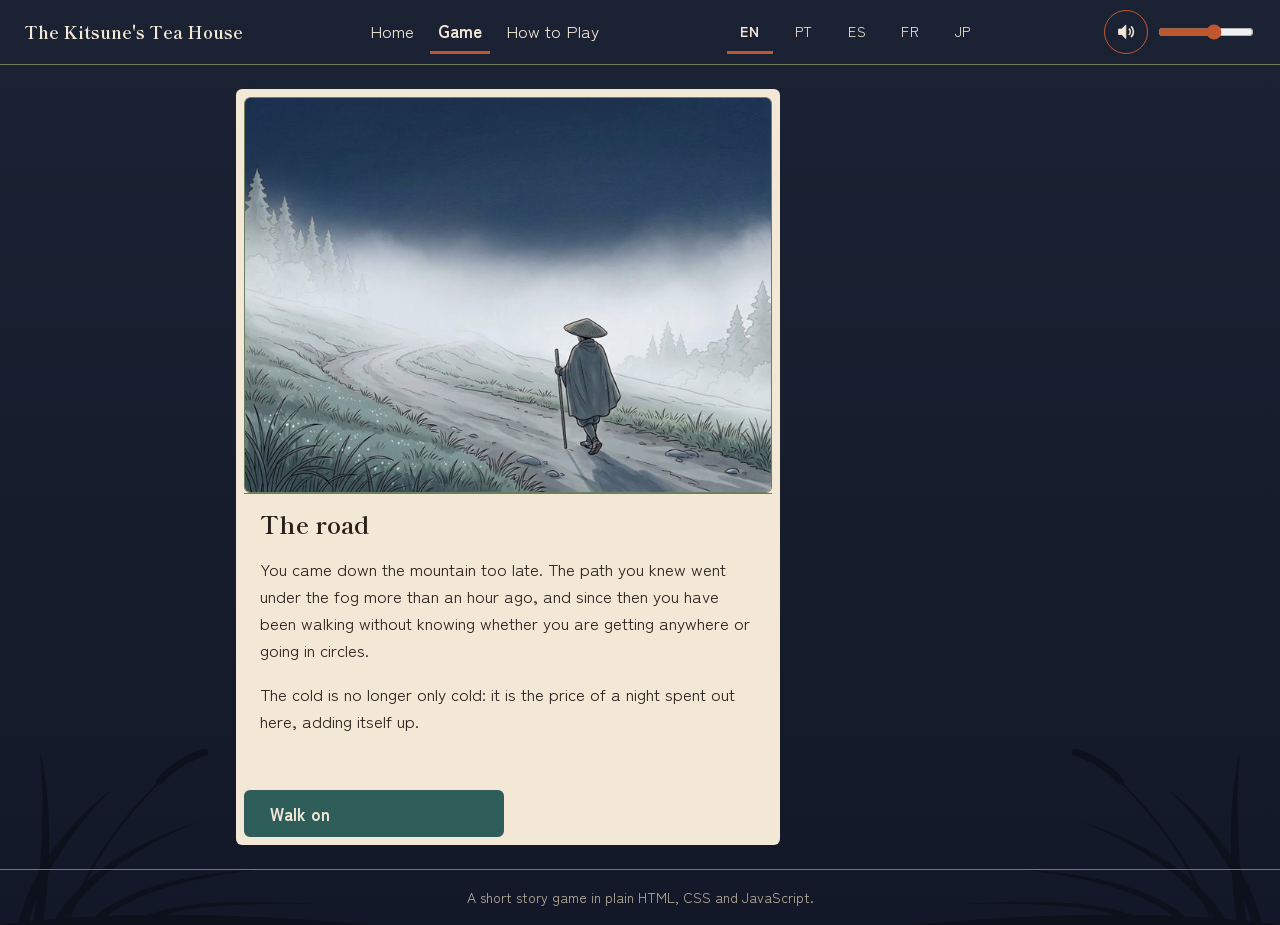
==== commit 08ebddbe: "Shorten the candle label so the HUD stops crowding the picture The picture on a phone is now 245px t" ====
--- a/game.html
+++ b/game.html
@@ -53,7 +53,7 @@
 
         <!-- Filled in by game.js; aria-live reads changes aloud -->
         <div class="hud" aria-live="polite">
-          <p class="status__label" id="candle-label">Candle: 6 of 6 marks left</p>
+          <p class="status__label" id="candle-label">Candle: 6 of 6</p>
           <div class="candle" id="candle" aria-hidden="true"></div>
           <p class="suspicion" id="suspicion">She is pouring tea.</p>
         </div>
--- a/css/style.css
+++ b/css/style.css
@@ -9,7 +9,7 @@
 
   --washi: #f2e8d5;      /* paper: every surface you read on */
   --sumi: #2a211c;       /* ink: text on paper */
-  --tea: #8b5e3c;        /* wood and tea: muted text on paper */
+  --tea: #7a5233;        /* wood and tea: muted text on paper, 5.6:1 */
   --sage: #6b7f5e;       /* leaves: borders, quiet UI (never text) */
   --lacquer: #2f5d5a;    /* lacquer tray: buttons, links — on paper only */
   --persimmon: #c0582f;  /* lamplight: focus ring, candle (never text) */
@@ -168,8 +168,10 @@
 }
 
 /* Language switcher: the same nav, in short codes */
+/* 0.75rem each side makes every code 44px wide, not just 44 tall: five
+   narrow targets side by side is where a wrong tap costs the whole page. */
 .nav--lang a {
-  padding: 0 0.4rem;
+  padding: 0 0.85rem;
   font-size: 0.9rem;
   letter-spacing: 0.04em;
 }
@@ -225,17 +227,32 @@
 /* On a phone the control takes a line of its own under the language switcher,
    and the slider grows to fill it — easier to hit with a thumb than the fixed
    6rem it has on a wide screen. */
+/* On a phone the header had four rows — title, pages, languages, sound — and
+   ate a quarter of the screen before the game began. The sound control moves
+   up beside the title, which costs nothing: that row exists anyway. */
 @media (max-width: 30rem) {
+  .site-header {
+    column-gap: var(--space-2);
+    row-gap: 0.15rem;
+    padding-block: 0.3rem;
+  }
+
+  .site-title {
+    flex: 1 1 auto;
+    font-size: 0.95rem;
+  }
+
   .sound {
-    flex: 1 1 auto;
-    justify-content: flex-end;
-    min-width: 0;
+    order: 1;            /* beside the title, before both navs */
+    flex: 0 0 auto;
+  }
+
+  .site-header nav {
+    order: 2;
   }
 
   .sound__volume {
-    flex: 1 1 3rem;
-    width: auto;
-    max-width: 8rem;
+    width: 4rem;
   }
 }
 
@@ -515,6 +532,14 @@
   overflow: hidden;
 }
 
+/* Before the night starts there is no picture and no candle: [hidden] alone
+   would lose to the display rules above. */
+.host[hidden],
+.clues[hidden],
+.hud[hidden] {
+  display: none;
+}
+
 .host--filled {
   border: 1px solid var(--sage);
 }
@@ -680,16 +705,71 @@
 }
 
 /* ---------- 8b. Phones and short screens ----------
-   The picture stays big, the whole scene is readable without scrolling inside
-   a box, and the page scrolls to reach the choices. */
+   The choice has to be in sight. A 45vh slice of the screen used to be given
+   to the picture, which put the first button 184px below the fold on a
+   375x812 phone: every turn began with a scroll to find out what could be
+   done. The ratio comes back instead, and it costs the picture nothing —
+   `cover` was blowing a 4:3 illustration up to fill 45vh and throwing away a
+   third of its width. Now the whole frame shows, 120px shorter. */
 
 @media (max-width: 35.999rem) {
-  /* Here the height is what has to be defended, not the ratio: a fixed slice of
-     the screen keeps the host visible above the words on any phone. */
   .host {
-    aspect-ratio: auto;
-    height: 45vh;
-    height: 45dvh;
+    aspect-ratio: 4 / 3;
+  }
+
+  /* The HUD keeps the same share of a smaller picture. The tight line height
+     is for the box only: Japanese sets 1.85 on the page for reading, which in
+     a two-line label is 20px of air inside a 245px picture. */
+  .hud {
+    max-width: 8.5rem;
+    padding: 0.3rem 0.45rem;
+    line-height: 1.4;
+  }
+
+  .hud .status__label {
+    font-size: 0.7rem;
+  }
+
+  .hud .suspicion {
+    font-size: 0.78rem;
+  }
+
+  .hud .candle {
+    height: 1.4rem;
+    gap: 0.25rem;
+    margin-block: 0.15rem;
+  }
+
+  /* Every band of empty space above the buttons is space the buttons wanted */
+  main {
+    padding-block: var(--space-2);
+  }
+
+  .game {
+    gap: 0.75rem;
+  }
+
+  .dialogue {
+    padding: 0.75rem;
+  }
+
+  .stage__scene {
+    margin-bottom: var(--space-2);
+  }
+}
+
+/* Laptops are short too: on a 1440x900 screen the first choice began at 869px
+   and was cut in half by the bottom edge. Here the picture gets smaller rather
+   than cropped — the stage column narrows and the 4:3 follows it — because at
+   this width the whole illustration showing is the point. */
+@media (min-width: 48rem) and (max-height: 60rem) {
+  .game {
+    grid-template-columns: minmax(0, 34rem) 15rem;
+    justify-content: center;
+  }
+
+  main {
+    padding-block: var(--space-3);
   }
 }
 
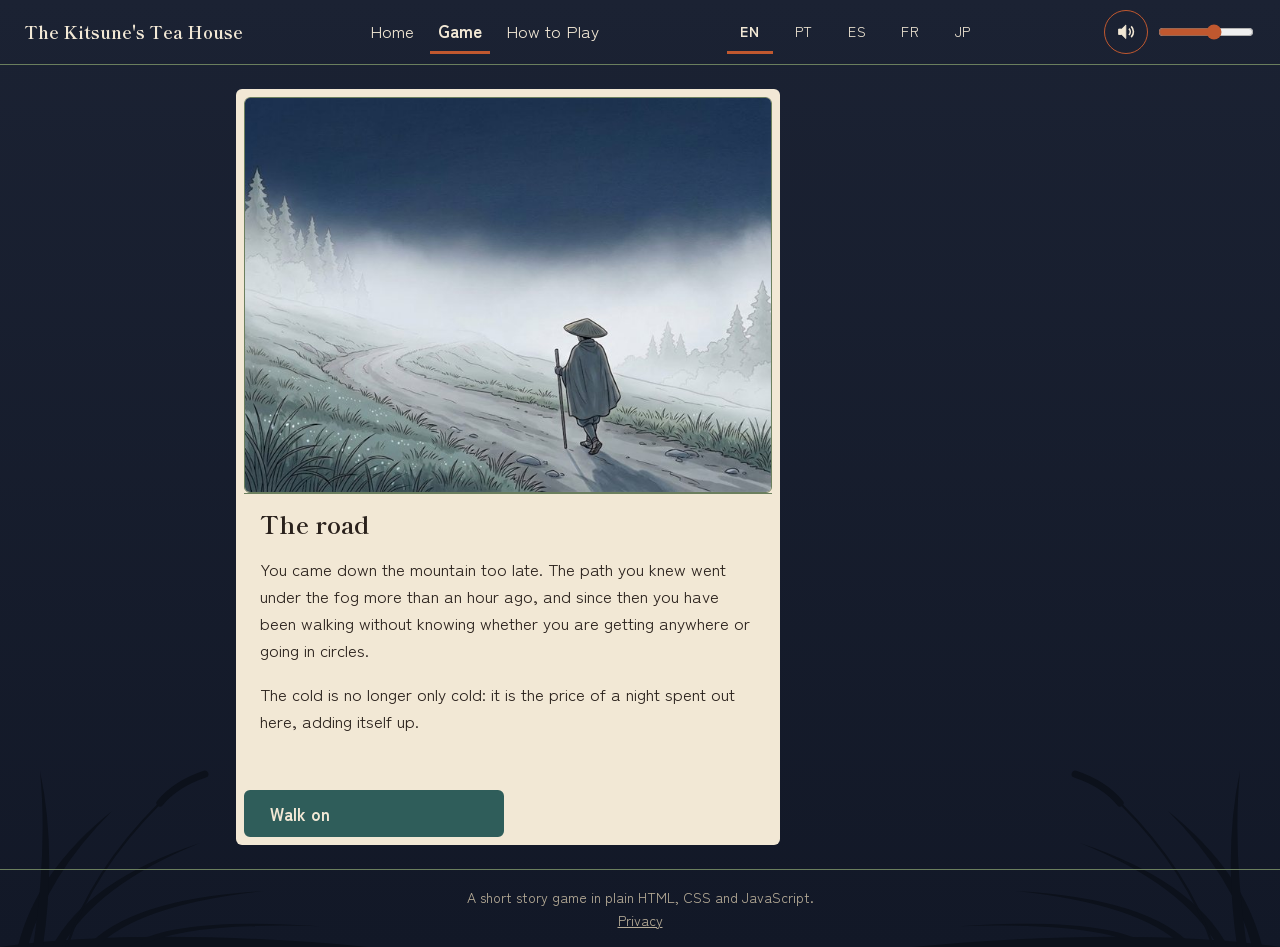
==== commit 3fbae294: "Add the privacy page, and keep the credits honest Every app store asks for a privacy policy URL befo" ====
--- a/game.html
+++ b/game.html
@@ -89,6 +89,7 @@
 
   <footer class="site-footer">
     <p data-t="pages.footer">A short story game in plain HTML, CSS and JavaScript.</p>
+    <p><a href="privacy.html" data-t="pages.navPrivacy">Privacy</a></p>
   </footer>
 </body>
 </html>
--- a/css/style.css
+++ b/css/style.css
@@ -276,6 +276,14 @@
 
 .site-footer p {
   margin: 0;
+}
+
+/* The footer sits on the night, where lacquer is 2.1:1. The link takes the
+   footer's own mist (7.2:1) and keeps its underline, so it still reads as a
+   link without leaning on colour. */
+.site-footer a {
+  color: inherit;
+  text-decoration: underline;
 }
 
 .actions {
